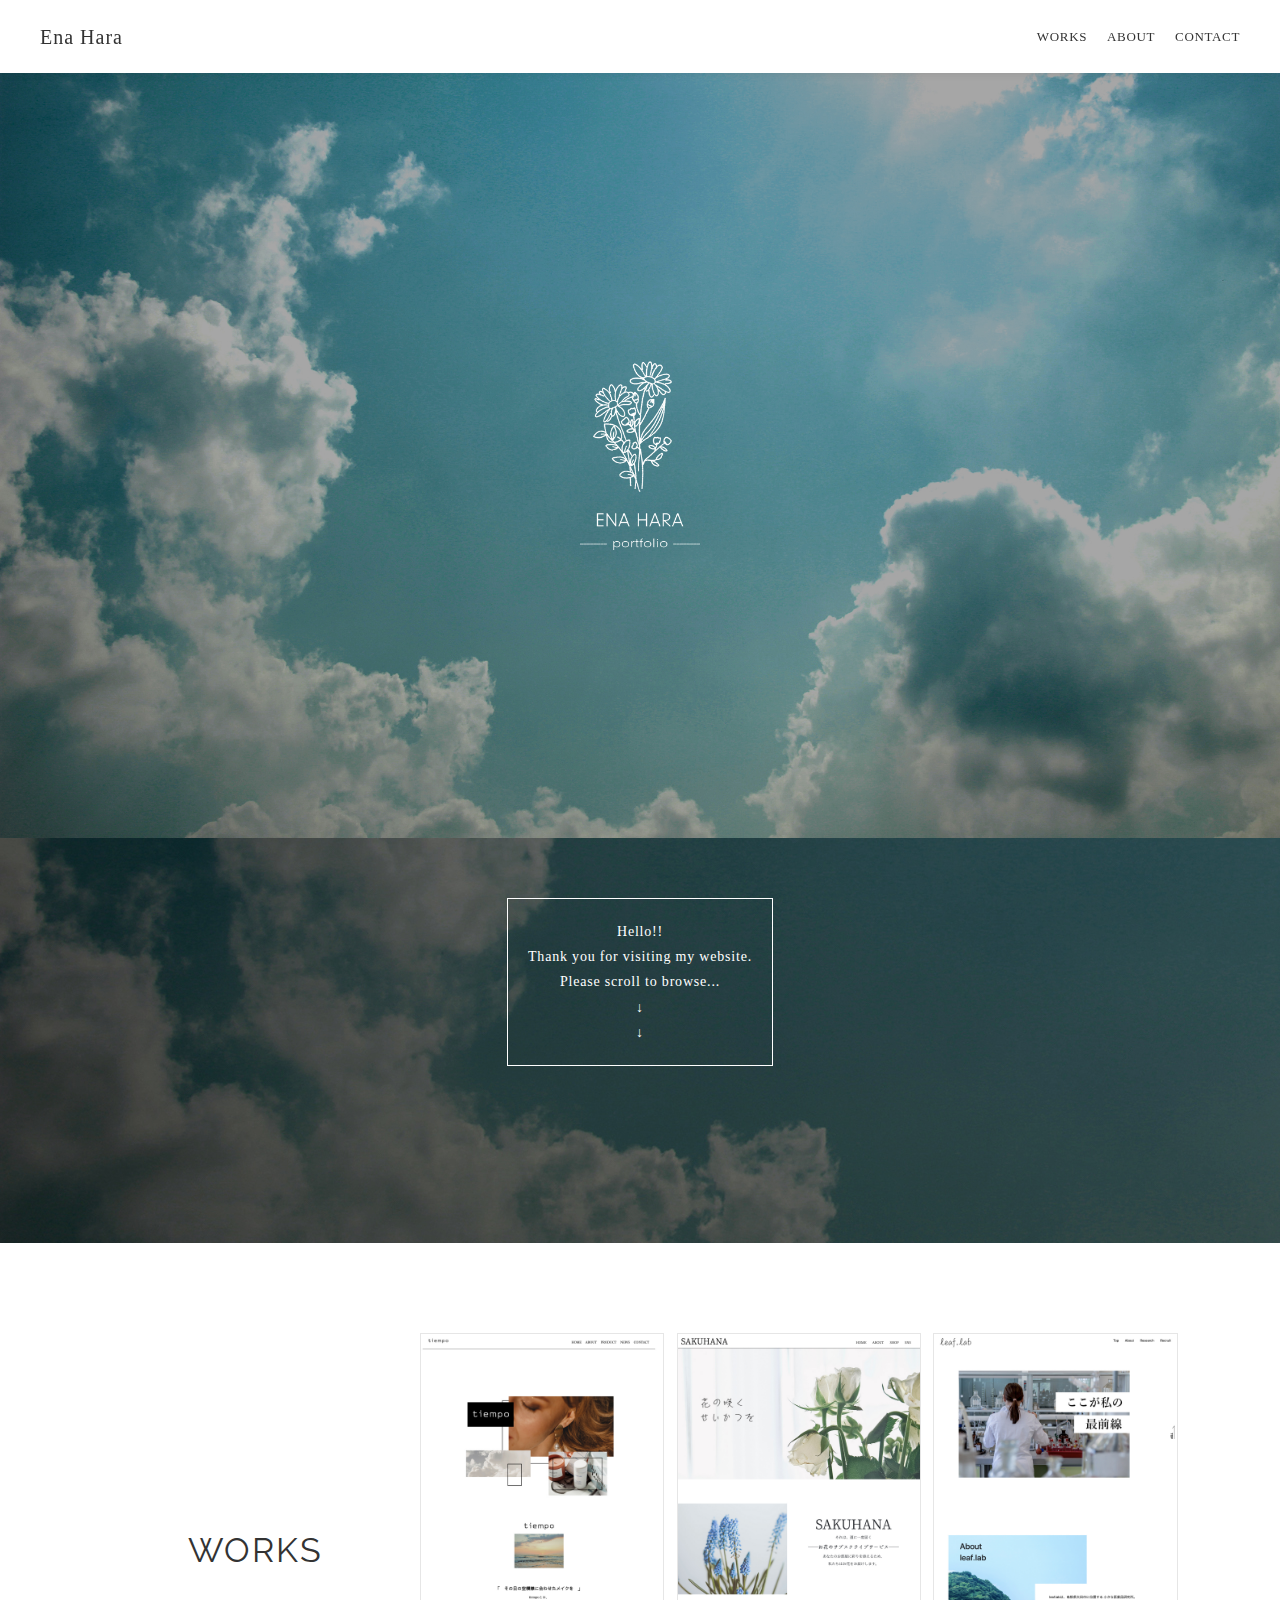
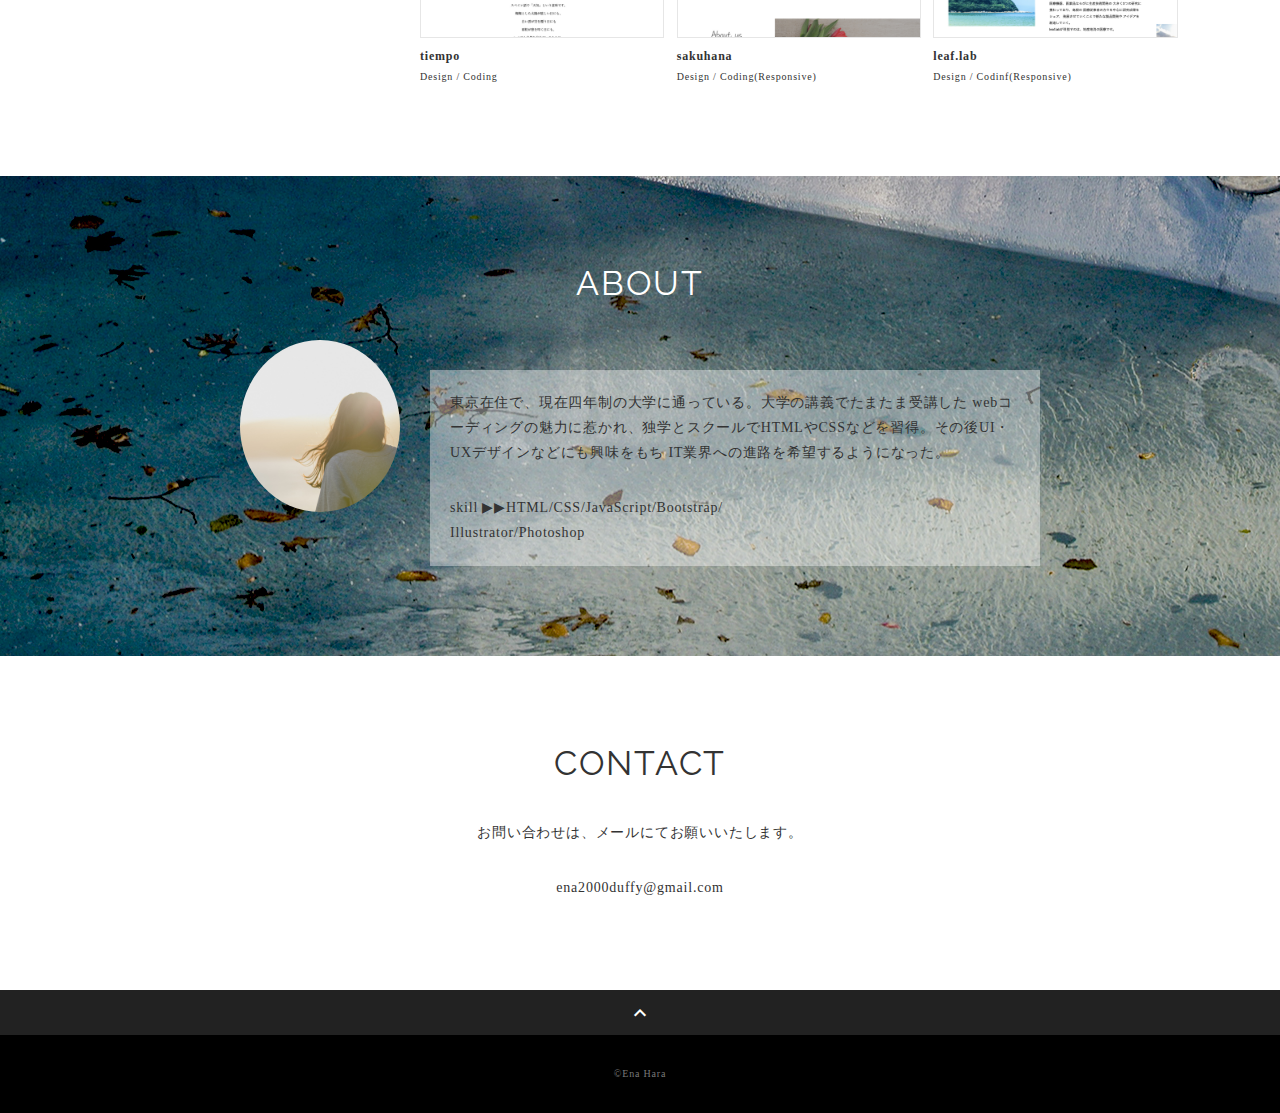
==== index.html @ 8bee5596 "Update index.html" ====
<!DOCTYPE html>
<html>
<head>
  <meta charset="utf-8">
  <meta name="viewport" content="width=device-width,initial-scale=1.0,user-scalable=no">
  <meta property='og:type' content='website'>
  <meta property='og:title' content='WebデザイナーTARO YAMADA ポートフォリオ'>
  <meta property='og:url' content='URLが入る'>
  <meta property='og:description' content='TARO YAMADAのポートフォリオサイトです。'>
  <meta property="og:image" content="img/ogp.png">
  <meta name="description" content="ENA HARAのポートフォリオサイトです" />
  <title>portfolio</title>
  <link rel="preconnect" href="https://fonts.gstatic.com">
  <link href="https://fonts.googleapis.com/css2?family=Montserrat:wght@400;700&display=swap" rel="stylesheet">
  <link href="https://fonts.googleapis.com/css?family=Material+Icons+Outlined" rel="stylesheet">
  <link href="ress.css" media="all" rel="stylesheet" type="text/css" />
  <link href="style.css" media="all" rel="stylesheet" type="text/css" />
  <link rel="shortcut icon" href="img/favicon.ico" />
  <link rel=”canonical” href=”URLが入る” />
  <link rel="preconnect" href="https://fonts.gstatic.com">
  <link href="https://fonts.googleapis.com/css2?family=Raleway:wght@100&display=swap" rel="stylesheet">
</head>

<body>
  <div class="wrapper">

    <!-- header -->
    <header class="header">
      <div class="inner">
        <h1 class="header-logo">
          <a href=".">Ena Hara</a>
        </h1>
        <nav class="header-nav">
          <ul class="header-nav-list">
            <li class="header-nav-item"><a href="#works">WORKS</a></li>
            <li class="header-nav-item"><a href="#about">ABOUT</a></li>
            <li class="header-nav-item"><a href="#contact">CONTACT</a></li>
          </ul>
        </nav>
      </div>
    </header>
    <!-- /header -->

    <main class="content">

      <!-- main-visual -->
      <div class="main-visual" style="background-image:url(img/r.jpg);"></div>
      <!-- /main-visual -->
      
      <!--concept-->
      <div id="concept" style="background-image:url(img/folio.jpg)">
        <div class="in">
          <div class="sentence">
            <p>Hello!!</p>
            <p>Thank you for visiting my website.</p>
            <p>Please scroll to browse...</p>
            <p>↓</p>
            <p>↓</p>
          </div>
        </div>
      </div>
      <!--/concept-->
      

      <!-- works -->
      <section class="works section" id="works">
        <div class="inner" style="display:flex;">
          <div class="ttl" style="width:30%;">
            <h2 class="title" style="padding-top:200px;">WORKS</h2>
          </div>
          <div class="works-list" style="width:70%">
            <a class="works-item" href="works-template-1.html">
              <p class="works-img"><img src="img/tenki.jpg" alt="" /></p>
              <p class="works-name">tiempo</p>
              <p class="works-info">Design / Coding</p>
            </a>
            <a class="works-item" href="works-template-2.html">
              <p class="works-img"><img src="img/hana.jpg" alt="" /></p>
              <p class="works-name">sakuhana</p>
              <p class="works-info">Design / Coding(Responsive)</p>
            </a>
            <a class="works-item" href="works-template-3.html">
              <p class="works-img"><img src="img/lab.jpg" alt="" /></p>
              <p class="works-name">leaf.lab</p>
              <p class="works-info">Design / Codinf(Responsive)</p>
            </a>
          </div>
        </div>
      </section>
      <!-- /works -->

      <!-- about -->
      <section class="about section" id="about" style="background-image:url(img/water.jpg)">
        <div class="inner">
          <h2 class="title" style="color:white">ABOUT</h2>
          <div class="profile">
            <p class="profile-img">
              <img src="img/im.jpg" alt="me">
            </p>
            <div class="profile-body">
              <p>
                東京在住で、現在四年制の大学に通っている。大学の講義でたまたま受講した
                webコーディングの魅力に惹かれ、独学とスクールでHTMLやCSSなどを習得。その後UI・UXデザインなどにも興味をもち
                IT業界への進路を希望するようになった。
              </p>
              <p>
                skill ▶︎▶︎HTML/CSS/JavaScript/Bootstrap/<br>Illustrator/Photoshop
              </p>
            </div>
          </div>
        </div>
      </section>
      <!-- /about -->

      <!-- contact -->
      <section class="contact section" id="contact">
        <div class="inner">
          <h2 class="title">CONTACT</h2>
          <p class="lead">
            お問い合わせは、<br class="sp-only">メールにてお願いいたします。
          </p>
          <div class="contact-list">
            <span class="contact-item">ena2000duffy@gmail.com</span>
          </div>
        </div>
      </section>
      <!-- /contact -->
      <div class="page-top" id="js-page-top">
        <span class="material-icons-outlined">expand_less</span>
      </div>
    </main>

    <!-- footer -->
    <footer class="footer">
      <div class="copyright">&copy;Ena Hara</div>
    </footer>
    <!-- /footer -->

  </div>
  <script src="https://ajax.googleapis.com/ajax/libs/jquery/3.5.1/jquery.min.js"></script>
  <script type='text/javascript' src="script.js"></script>
</body>
</html>
---- ress.css ----
/*!
 * ress.css • v3.0.1
 * MIT License
 * github.com/filipelinhares/ress
 */

/* # =================================================================
   # Global selectors
   # ================================================================= */

html {
  box-sizing: border-box;
  word-break: normal;
  -moz-tab-size: 4;
  tab-size: 4;

  -webkit-text-size-adjust: 100%; /* Prevent adjustments of font size after orientation changes in iOS */
}

*,
::before,
::after {
  box-sizing: inherit;
  background-repeat: no-repeat; /* Set `background-repeat: no-repeat` to all elements and pseudo elements */
}

::before,
::after {
  vertical-align: inherit;
  text-decoration: inherit; /* Inherit text-decoration and vertical align to ::before and ::after pseudo elements */
}

* {
  margin: 0;
  padding: 0; /* Reset `padding` and `margin` of all elements */
}

/* # =================================================================
   # General elements
   # ================================================================= */

hr {
  overflow: visible; /* Show the overflow in Edge and IE */
  height: 0; /* Add the correct box sizing in Firefox */
}

details,
main {
  display: block; /* Render the `main` element consistently in IE. */
}

summary {
  display: list-item; /* Add the correct display in all browsers */
}

small {
  font-size: 80%; /* Set font-size to 80% in `small` elements */
}

[hidden] {
  display: none; /* Add the correct display in IE */
}

abbr[title] {
  /* Add the correct text decoration in Chrome, Edge, IE, Opera, and Safari */
  text-decoration: underline;
  text-decoration: underline dotted;
  border-bottom: none; /* Remove the bottom border in Chrome 57 */
}

a {
  background-color: transparent; /* Remove the gray background on active links in IE 10 */
}

a:active,
a:hover {
  outline-width: 0; /* Remove the outline when hovering in all browsers */
}

code,
kbd,
pre,
samp {
  font-family: monospace, monospace; /* Specify the font family of code elements */
}

pre {
  font-size: 1em; /* Correct the odd `em` font sizing in all browsers */
}

b,
strong {
  font-weight: bolder; /* Add the correct font weight in Chrome, Edge, and Safari */
}

/* https://gist.github.com/unruthless/413930 */
sub,
sup {
  position: relative;
  font-size: 75%;
  line-height: 0;
  vertical-align: baseline;
}

sub {
  bottom: -.25em;
}

sup {
  top: -.5em;
}

/* # =================================================================
   # Forms
   # ================================================================= */

input {
  border-radius: 0;
}

/* Replace pointer cursor in disabled elements */
[disabled] {
  cursor: default;
}

[type="number"]::-webkit-inner-spin-button,
[type="number"]::-webkit-outer-spin-button {
  height: auto; /* Correct the cursor style of increment and decrement buttons in Chrome */
}

[type="search"] {
  outline-offset: -2px; /* Correct the outline style in Safari */

  -webkit-appearance: textfield; /* Correct the odd appearance in Chrome and Safari */
}

[type="search"]::-webkit-search-decoration {
  -webkit-appearance: none; /* Remove the inner padding in Chrome and Safari on macOS */
}

textarea {
  overflow: auto; /* Internet Explorer 11+ */
  resize: vertical; /* Specify textarea resizability */
}

button,
input,
optgroup,
select,
textarea {
  font: inherit; /* Specify font inheritance of form elements */
}

optgroup {
  font-weight: bold; /* Restore the font weight unset by the previous rule */
}

button {
  overflow: visible; /* Address `overflow` set to `hidden` in IE 8/9/10/11 */
}

button,
select {
  text-transform: none; /* Firefox 40+, Internet Explorer 11- */
}

/* Apply cursor pointer to button elements */
button,
[type="button"],
[type="reset"],
[type="submit"],
[role="button"] {
  cursor: pointer;
  color: inherit;
}

/* Remove inner padding and border in Firefox 4+ */
button::-moz-focus-inner,
[type="button"]::-moz-focus-inner,
[type="reset"]::-moz-focus-inner,
[type="submit"]::-moz-focus-inner {
  padding: 0;
  border-style: none;
}

/* Replace focus style removed in the border reset above */
button:-moz-focusring,
[type="button"]::-moz-focus-inner,
[type="reset"]::-moz-focus-inner,
[type="submit"]::-moz-focus-inner {
  outline: 1px dotted ButtonText;
}

button,
html [type="button"],
/* Prevent a WebKit bug where (2) destroys native `audio` and `video`controls in Android 4 */
[type="reset"],
[type="submit"] {
  -webkit-appearance: button; /* Correct the inability to style clickable types in iOS */
}

/* Remove the default button styling in all browsers */
button,
input,
select,
textarea {
  border-style: none;
  background-color: transparent;
}

/* Style select like a standard input */
select {
  -webkit-appearance: none; /* Chrome 41+ */
  -moz-appearance: none; /* Firefox 36+ */
}

select::-ms-expand {
  display: none; /* Internet Explorer 11+ */
}

select::-ms-value {
  color: currentColor; /* Internet Explorer 11+ */
}

legend {
  display: table; /* Correct the text wrapping in Edge and IE */
  max-width: 100%; /* Correct the text wrapping in Edge and IE */
  max-width: 100%; /* Correct the text wrapping in Edge 18- and IE */
  white-space: normal; /* Correct the text wrapping in Edge and IE */
  color: inherit; /* Correct the color inheritance from `fieldset` elements in IE */
  border: 0; /* Correct `color` not being inherited in IE 8/9/10/11 */
}

::-webkit-file-upload-button {
  font: inherit; /* Change font properties to `inherit` in Chrome and Safari */
  color: inherit;
  /* Correct the inability to style clickable types in iOS and Safari */

  -webkit-appearance: button;
}

/* # =================================================================
   # Specify media element style
   # ================================================================= */

img {
  border-style: none; /* Remove border when inside `a` element in IE 8/9/10 */
}

/* Add the correct vertical alignment in Chrome, Firefox, and Opera */
progress {
  vertical-align: baseline;
}

/* # =================================================================
   # Accessibility
   # ================================================================= */

/* Hide content from screens but not screenreaders */
@media screen {
  [hidden~="screen"] {
    display: inherit;
  }
  [hidden~="screen"]:not(:active):not(:focus):not(:target) {
    position: absolute !important;
    clip: rect(0 0 0 0) !important;
  }
}

/* Specify the progress cursor of updating elements */
[aria-busy="true"] {
  cursor: progress;
}

/* Specify the pointer cursor of trigger elements */
[aria-controls] {
  cursor: pointer;
}

/* Specify the unstyled cursor of disabled, not-editable, or otherwise inoperable elements */
[aria-disabled] {
  cursor: default;
}
---- style.css ----
body {
  font-size: 14px;
  line-height: 1.8;
  letter-spacing: .8px;
  color: #333;
}

h2{
  font-weight:normal!important;
}
.sentence p{
  color:white;
  font-size: 14px;
  text-align:center;
}

a {
  transition: opacity .3s;
  text-decoration: none;
  color: #1ca9e3;
}

.s-logo{
  max-width: 70%!important;
}

img {
  max-width: 100%;
  height: auto;
  vertical-align: bottom;
  border-style: none;
}

ul,
li {
  list-style: none;
}

.pc-only {
  display: block;
}

.sp-only {
  display: none;
}

/*--------------------------------
 レイアウト
---------------------------------*/
.wrapper {
  padding-top: 73px;
}

.section {
  padding: 90px 30px;
}

.section:nth-of-type(odd) {
  background-color: #f7f7f7;
}

.inner {
  max-width: 1340px;
  margin: 0 auto;
  padding: 0 60px;
}

.in{
  max-width: 1340px;
  margin: 0 auto;
  padding: 60px 30px;
  height: 45vh;
}
.sentence{
  border:1px solid white;
  padding:20px;
}


/*--------------------------------
 見出し
---------------------------------*/
.title {
  font-size: 34px;
  line-height: 1;
  margin-bottom: 40px;
  text-align: center;
  letter-spacing: .05em;
  color: #333;
  font-family: 'Raleway', sans-serif;
}

.lead {
  margin-bottom: 30px;
}

/*--------------------------------
ヘッダー
---------------------------------*/
.header {
  position: fixed;
  top: 0;
  z-index: 1;
  width: 100%;
  background-color: #fff;
  box-shadow: 0 5px 10px -6px rgba(0,0,0,.1);
}

.header .inner {
  display: flex;
  align-items: center;
  justify-content: space-between;
  padding: 20px 40px;
}

.header-logo {
  font-size: 20px;
  font-weight:normal!important;
  line-height: 1.2;
  margin-right: 20px;
  letter-spacing: .05em;
}

.header-logo a {
  color: #333;
}

.header-nav-list {
  display: flex;
  justify-content: space-between;
}

.header-nav-item:not(:last-child) {
  margin-right: 20px;
}

.header-nav-item a {
  position: relative;
  font-size: 13px;
  display: inline-block;
  padding: 5px 0;
  transition: .3s;
  letter-spacing: .05em;
  color: #333;
}
.header-nav-item a:after {
  position: absolute;
  bottom: 0;
  left: 50%;
  width: 0;
  height: 3px;
  content: "";
  transition: .3s;
  -webkit-transform: translateX(-50%);
  transform: translateX(-50%);
  background-color: #333;
}

.header-nav-item a:hover:after {
  width: 100%;
}

/*--------------------------------
 メインビジュアル
---------------------------------*/
.main-visual {
  max-width: 100%;
  height: 85vh;
  background-size:cover;
  background-position:center;
}

/*--------------------------------
 Concept
---------------------------------*/
#concept{
  display: flex;
  flex-wrap: wrap;
  width: 100%;
  margin: 0 auto;
  height: 45vh;
}

/*--------------------------------
 Works
---------------------------------*/
#works{
  background:white;
}
.works-list {
  display: flex;
  flex-wrap: wrap;
  margin-bottom: -40px;
}
.article-img{
  text-align:center;
}
.works-item {
  width: 31.74603%;
  margin-right: 1.58730%;
  margin-bottom: 40px;
  color: #333;
}

.works-item:hover {
  opacity: .9;
}

.works-item:nth-of-type(3n) {
  margin-right: 0;
}

.works-img img {
  border: 1px solid #e6e6e6;
}

.works-name {
  font-size: 12px;
  font-weight: bold;
  margin-top: 8px;
}

.works-info {
  font-size: 10px;
}

/*--------------------------------
 Skill
---------------------------------*/
#skill{
  background:white;
}
.skill-list {
  display: flex;
  flex-wrap: wrap;
  justify-content: space-between;
  margin-bottom: -50px;
}

.skill-item {
  display: flex;
  align-items: flex-start;
  justify-content: space-between;
  width: 48%;
  margin-bottom: 50px;
}

.skill-img {
  width: 60px;
  height: auto;
  margin-right: 20px;
}

.skill-body {
  flex: 1;
}

.skill-name {
  margin-bottom: 3px;
}

/*--------------------------------
 About
---------------------------------*/


.profile {
  display: flex;
  flex-wrap: wrap;
  max-width: 800px;
  margin: 0 auto;
}
.profile-img {
  width: 20%;
  margin-right: 30px;
  border-radius: 50%;
}
.profile-img img {
  border-radius: 50%;
}
.profile-body {
  flex: 1;
  margin-top:30px;
  padding:20px;
  background: rgba(255,255,255,0.4);
}

.profile-body p:not(:last-child) {
  margin-bottom: 30px;
}

/*--------------------------------
 Contact
---------------------------------*/
#contact{
  background:white;
}
.contact {
  text-align: center;
}

.contact-item:not(:last-child) {
  margin-right: 10px;
}

.contact-text {
  margin-top: 10px;
}
/*--------------------------------
 ページトップ
---------------------------------*/
.page-top {
  font-weight: bold;
  padding: 10px;
  cursor: pointer;
  text-align: center;
  background-color: #222222;
}

.page-top .material-icons-outlined {
  vertical-align: bottom;
  color: #fff;
}

/*--------------------------------
 フッター
---------------------------------*/
.footer {
  padding: 30px;
  background-color: black;
}

.copyright {
  font-size: 10px;
  text-align: center;
  color: #797979;
}

/*--------------------------------
 下層：Worksページ
---------------------------------*/
.article {
  padding: 80px 0;
}

.article-inner {
  max-width: 1040px;
  margin: 0 auto;
  padding: 0 20px;
}

.article-title {
  margin-bottom: 30px;
  text-align: center;
}

.article-img {
  margin-bottom: 20px;
}

.article-body {
  max-width: 720px;
  margin: 0 auto;
  margin-bottom: 80px;
}

.article-info-title {
  font-size: 15px;
}

.article-body img {
  margin-bottom: 30px;
}

.article-body p {
  margin-bottom: 30px;
}

.home-link {
  text-align: center;
}

/*media Queries 767
----------------------------------------------------*/
@media screen and (max-width: 767px) {
  body {
    font-size: 13px;
    line-height: 1.7;
  }

  .pc-only {
    display: none;
  }

  .sp-only {
    display: block;
  }

  /* 見出し */
  .title {
    font-size: 26px;
    margin-bottom: 20px;
  }

  /* レイアウト */
  .wrapper {
    padding-top: 57px;
  }

  .section {
    padding: 60px 0;
  }

  .inner {
    padding: 0 20px;
  }

  /* ヘッダー */
  .header .inner {
    padding: 15px;
  }

  .header-logo {
    font-size: 15px;
    margin-right: 15px;
  }

  .header-nav-item:not(:last-child) {
    margin-right: 10px;
  }

  .header-nav-item a {
    font-size: 10px;
  }

  .header-nav-item a:after {
    display: none;
  }

  /*  メインビジュアル */
  .main-visual {
    height: 75vh;
  }

  .main-visual-inner {
    padding: 0 20px;
  }

  .main-visual-title {
    font-size: 30px;
  }
  .main-visual-subtitle {
    font-size: 16px;
    margin-bottom: 20px;
  }

  /* Works */
  .works-name {
    font-size: 10px;
  }

  .works-list {
    justify-content: space-between;
  }

  .works-item {
    flex: 0 0 48%;
    margin-right: 0;
    margin-bottom: 30px;
  }
  .works-img img{
/*     height:150px!important; */
  }

  /* Skill */
  .skill-list {
    display: block;
    margin-bottom: 0;
  }

  .skill-item {
    width: 100%;
    margin-bottom: 35px;
  }

  .skill-item:last-child {
    margin-bottom: 0;
  }

  /* About */
  .profile {
    display: block;
  }
  
  .profile-img {
    width: 150px;
    margin: 0 auto;
    margin-bottom: 25px;
  }

  .profile-body p:not(:last-child) {
    margin-bottom: 20px;
  }

  /* フッター */
  .footer {
    padding: 20px;
  }

  /* 下層ページ */
  .article {
    padding: 50px 0;
  }
}
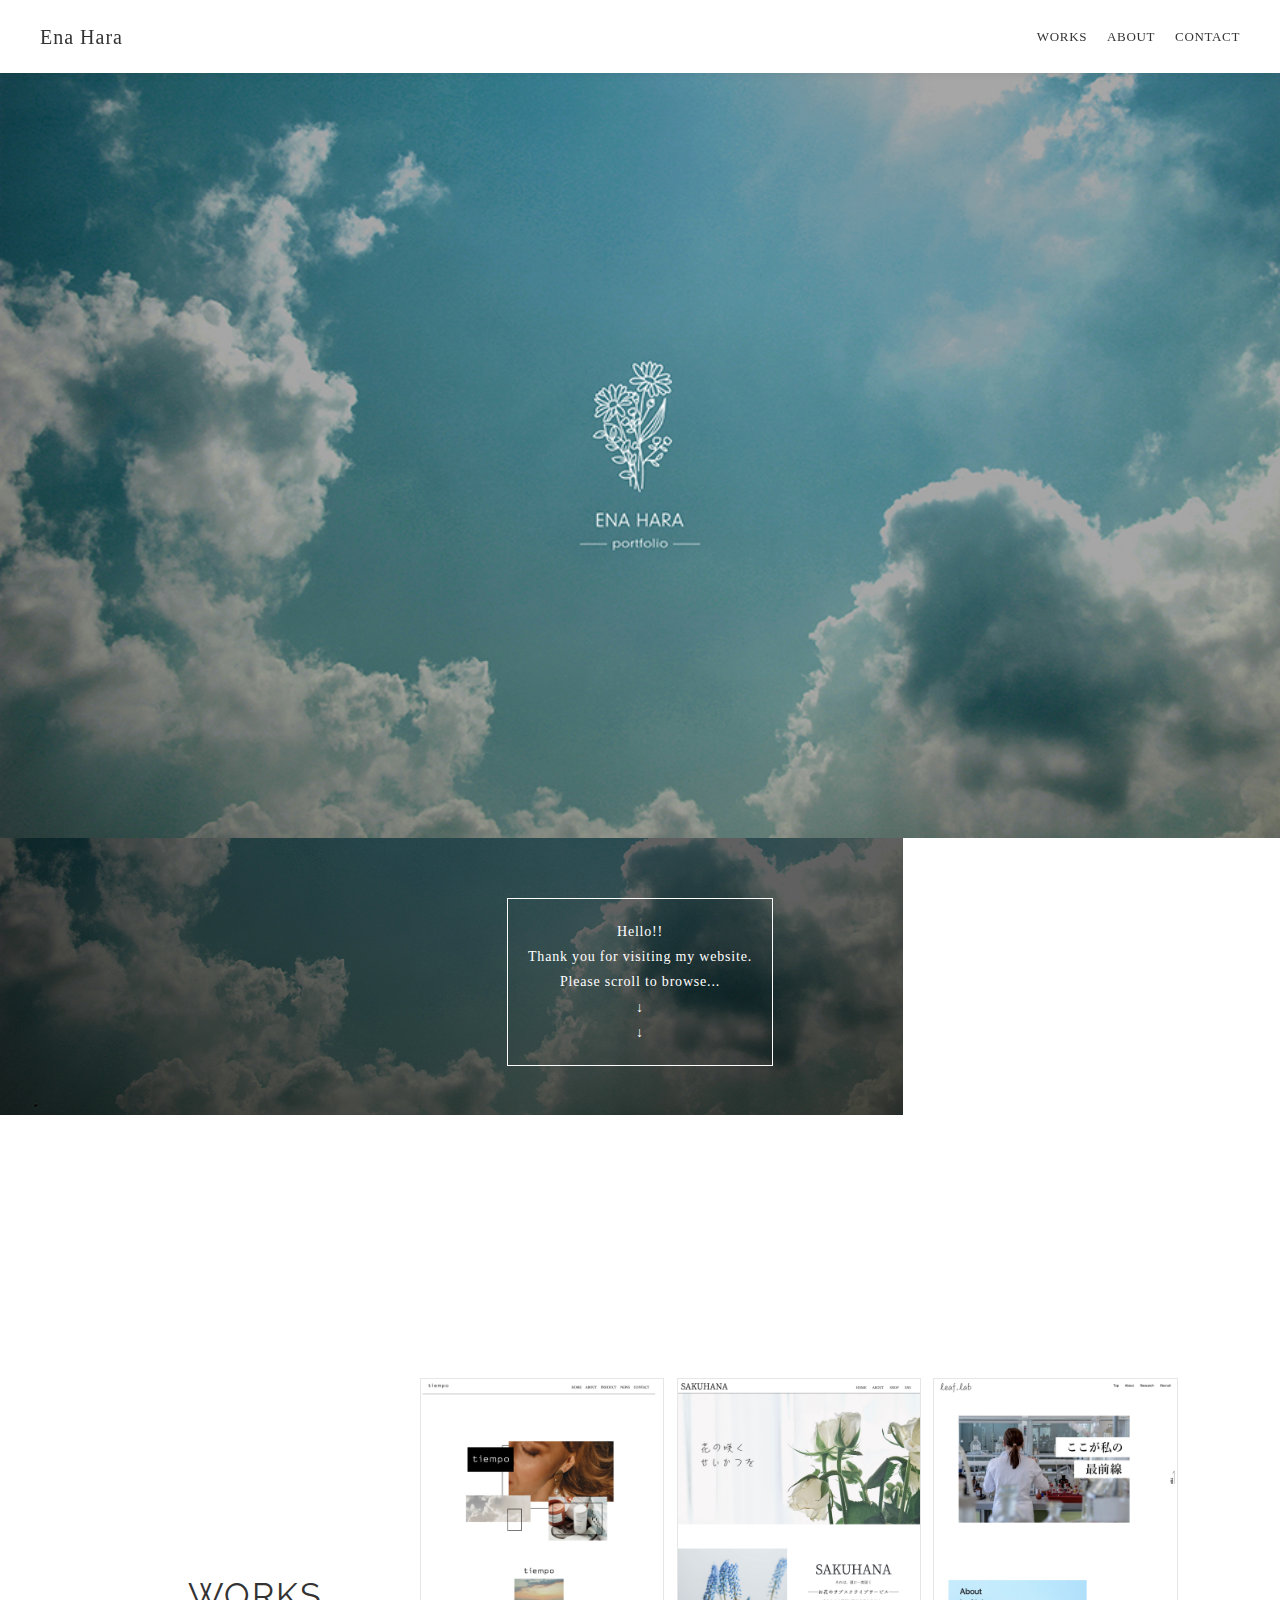
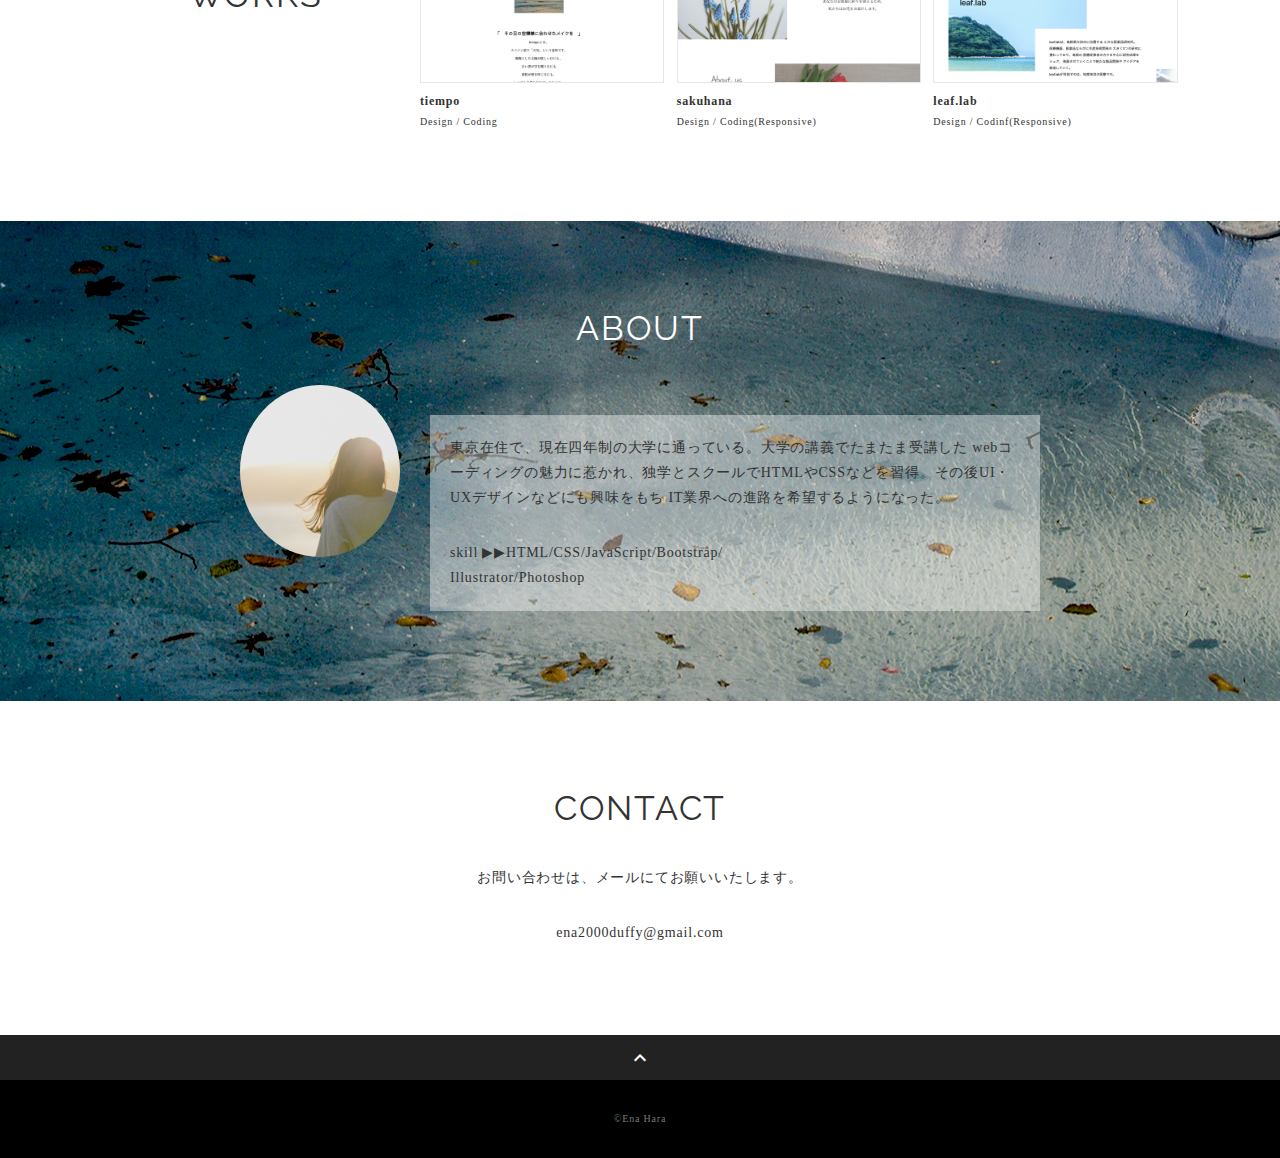
==== commit 99ba862e: "Update index.html" ====
--- a/index.html
+++ b/index.html
@@ -44,11 +44,11 @@
     <main class="content">
 
       <!-- main-visual -->
-      <div class="main-visual" style="background-image:url(img/r.jpg);"></div>
+      <div class="main-visual" style="background-image:url(img/r-2.jpg);"></div>
       <!-- /main-visual -->
       
       <!--concept-->
-      <div id="concept" style="background-image:url(img/folio.jpg)">
+      <div id="concept" style="background-image:url(img/folio-1.jpg)">
         <div class="in">
           <div class="sentence">
             <p>Hello!!</p>
--- a/style.css
+++ b/style.css
@@ -178,7 +178,7 @@
   flex-wrap: wrap;
   width: 100%;
   margin: 0 auto;
-  height: 45vh;
+  height: 50vh;
 }
 
 /*--------------------------------
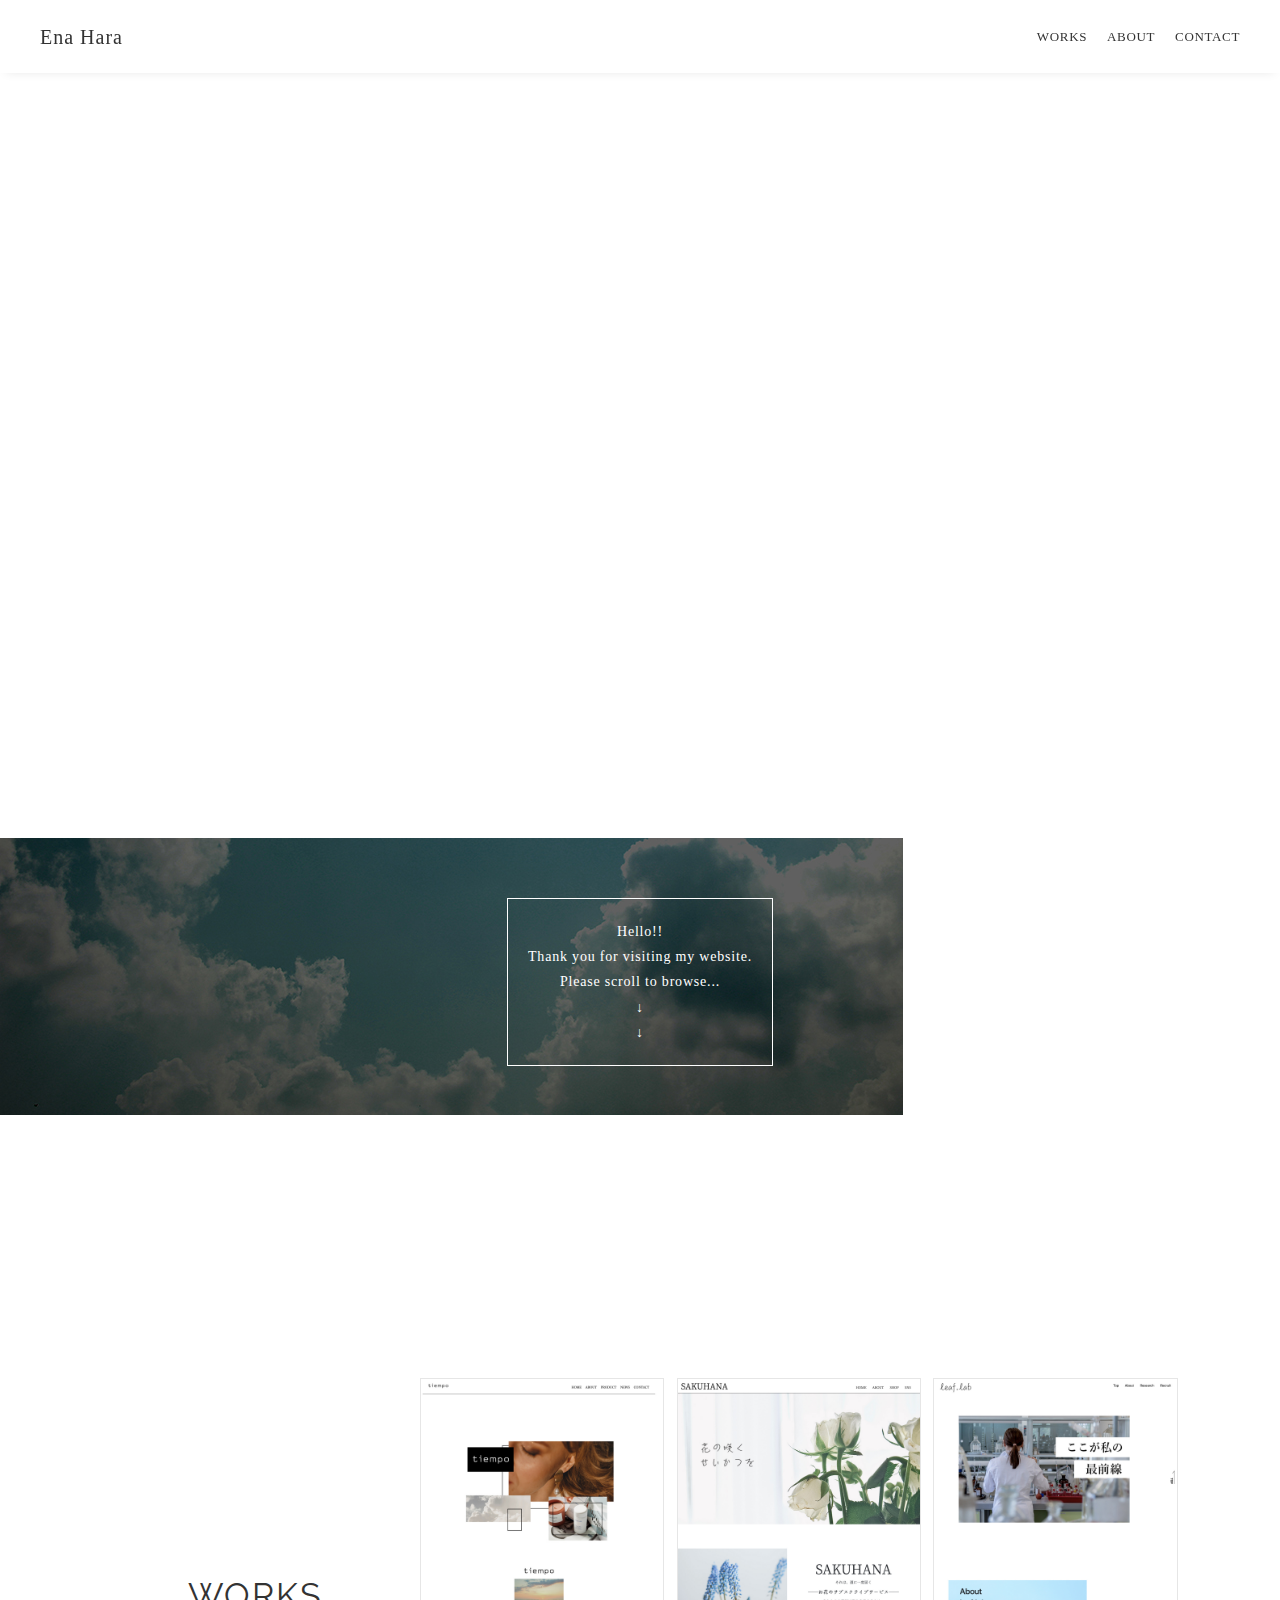
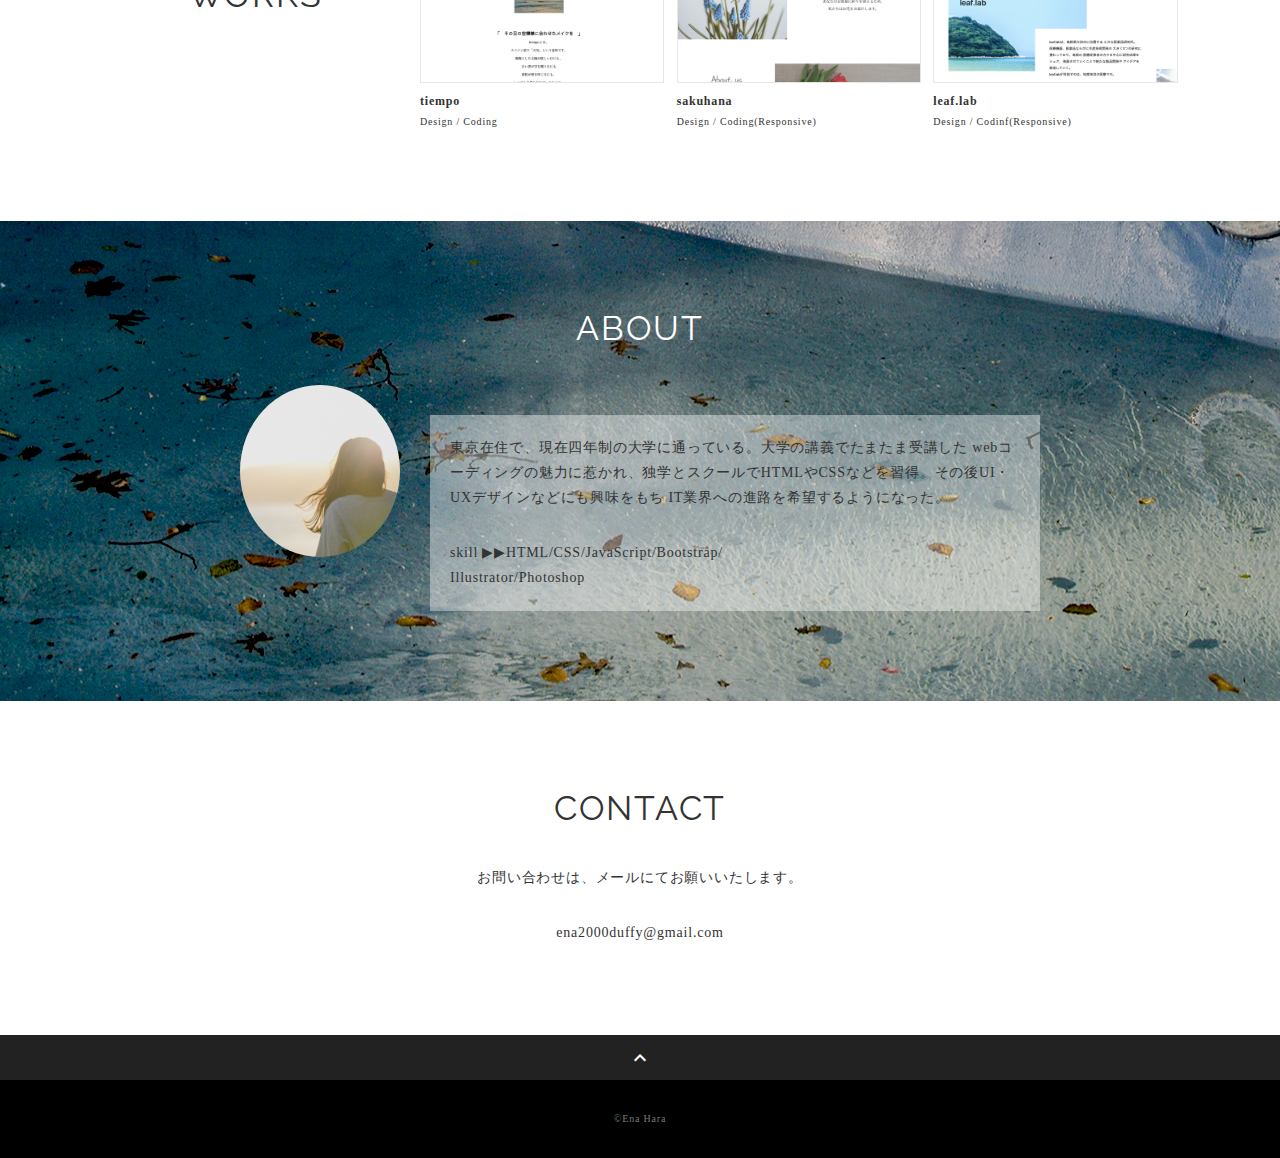
==== commit 0220afdd: "Update index.html" ====
--- a/index.html
+++ b/index.html
@@ -44,11 +44,11 @@
     <main class="content">
 
       <!-- main-visual -->
-      <div class="main-visual" style="background-image:url(img/r-2.jpg);"></div>
+      <div class="main-visual" style="background-image:url(img/r-1.jpg);"></div>
       <!-- /main-visual -->
       
       <!--concept-->
-      <div id="concept" style="background-image:url(img/folio-1.jpg)">
+      <div id="concept" style="width:100%;background-image:url(img/folio-1.jpg)">
         <div class="in">
           <div class="sentence">
             <p>Hello!!</p>
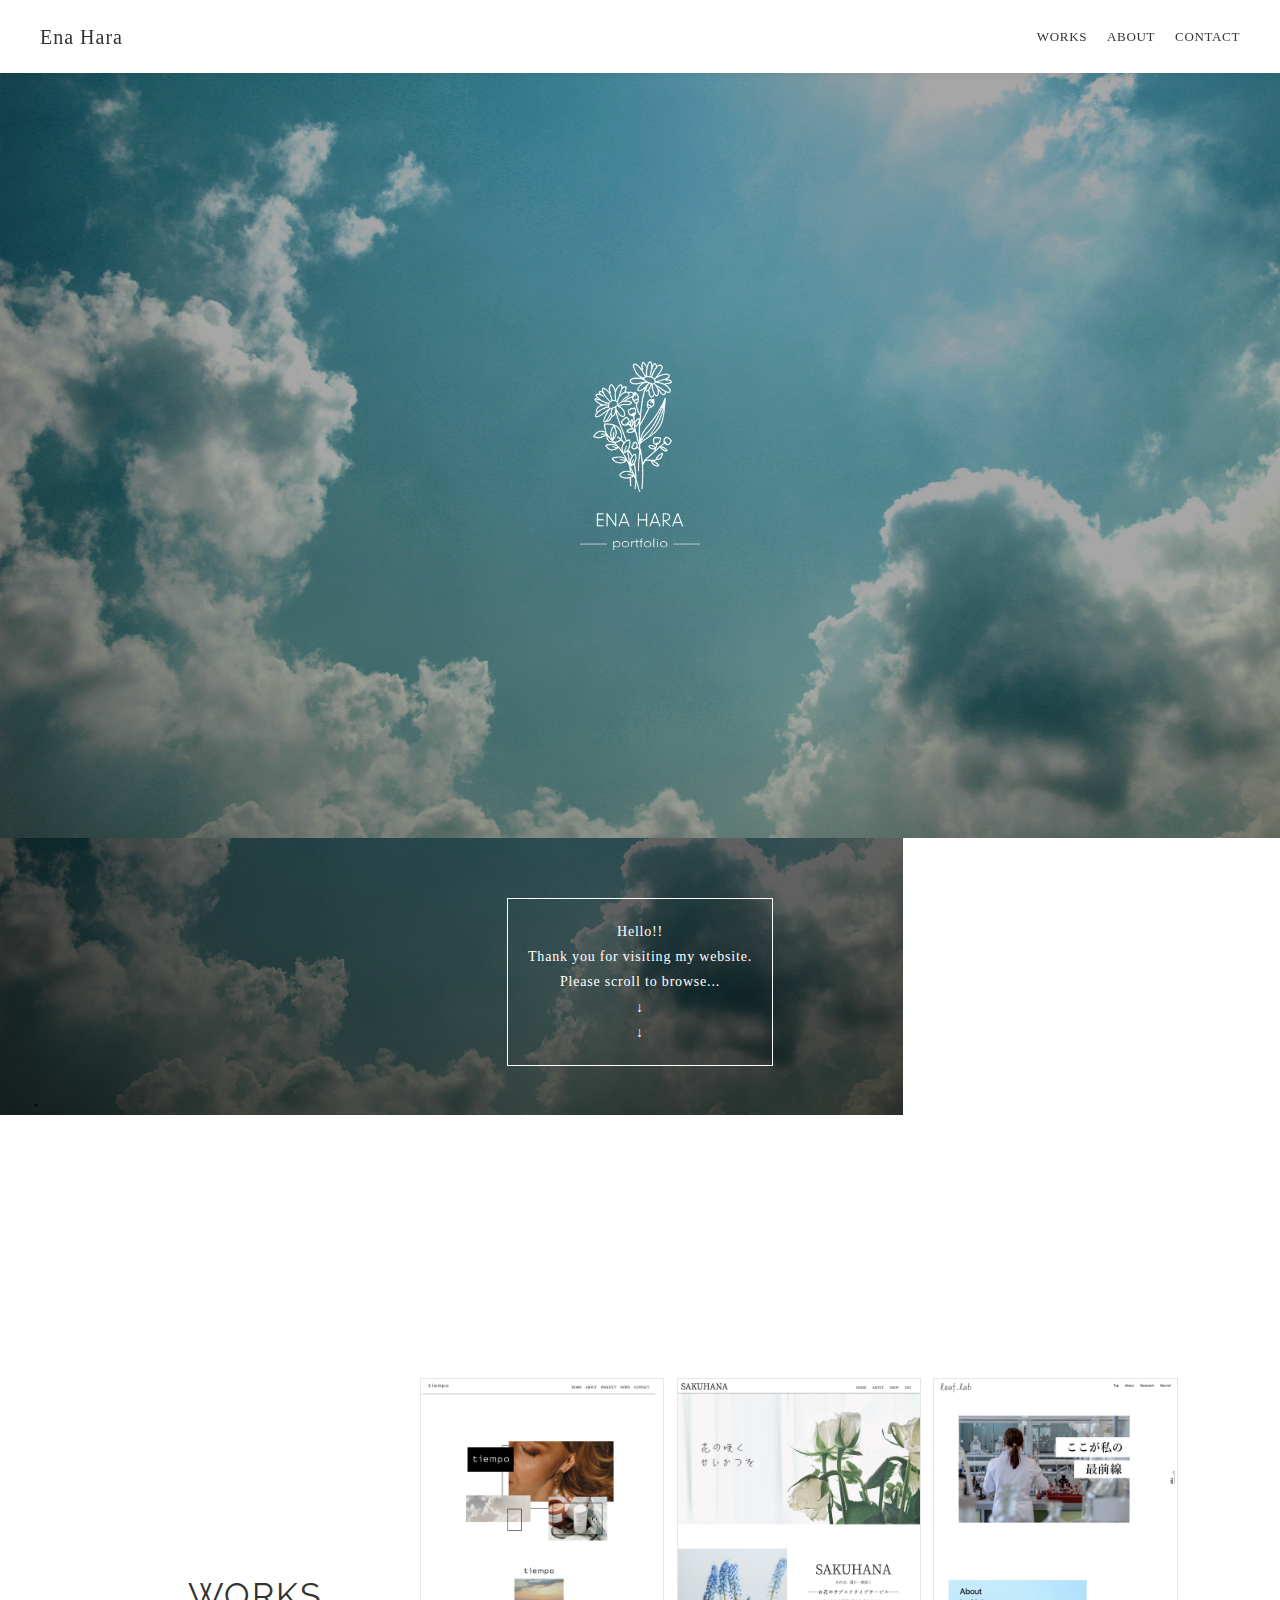
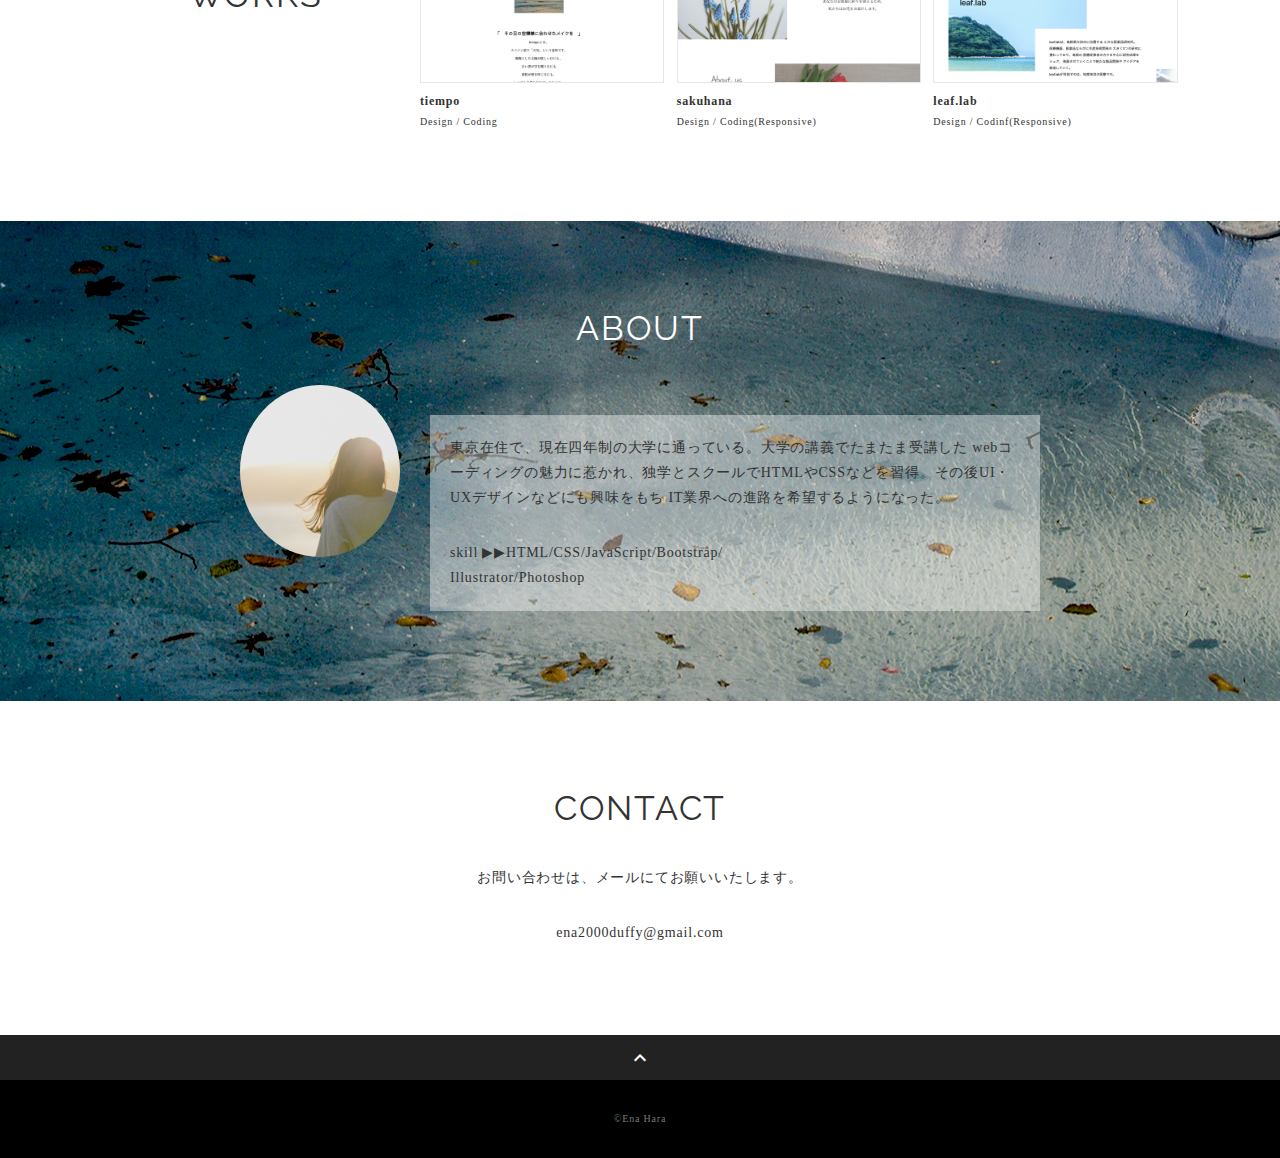
==== commit a8b57832: "Update index.html" ====
--- a/index.html
+++ b/index.html
@@ -4,9 +4,9 @@
   <meta charset="utf-8">
   <meta name="viewport" content="width=device-width,initial-scale=1.0,user-scalable=no">
   <meta property='og:type' content='website'>
-  <meta property='og:title' content='WebデザイナーTARO YAMADA ポートフォリオ'>
+  <meta property='og:title' content='WebデザイナーENA HARA ポートフォリオ'>
   <meta property='og:url' content='URLが入る'>
-  <meta property='og:description' content='TARO YAMADAのポートフォリオサイトです。'>
+  <meta property='og:description' content='ENA HARAのポートフォリオサイトです。'>
   <meta property="og:image" content="img/ogp.png">
   <meta name="description" content="ENA HARAのポートフォリオサイトです" />
   <title>portfolio</title>
@@ -44,11 +44,11 @@
     <main class="content">
 
       <!-- main-visual -->
-      <div class="main-visual" style="background-image:url(img/r-1.jpg);"></div>
+      <div class="main-visual" style="background-image:url(img/r.jpg);"></div>
       <!-- /main-visual -->
       
       <!--concept-->
-      <div id="concept" style="width:100%;background-image:url(img/folio-1.jpg)">
+      <div id="concept" style="background-image:url(img/folio-1.jpg)">
         <div class="in">
           <div class="sentence">
             <p>Hello!!</p>
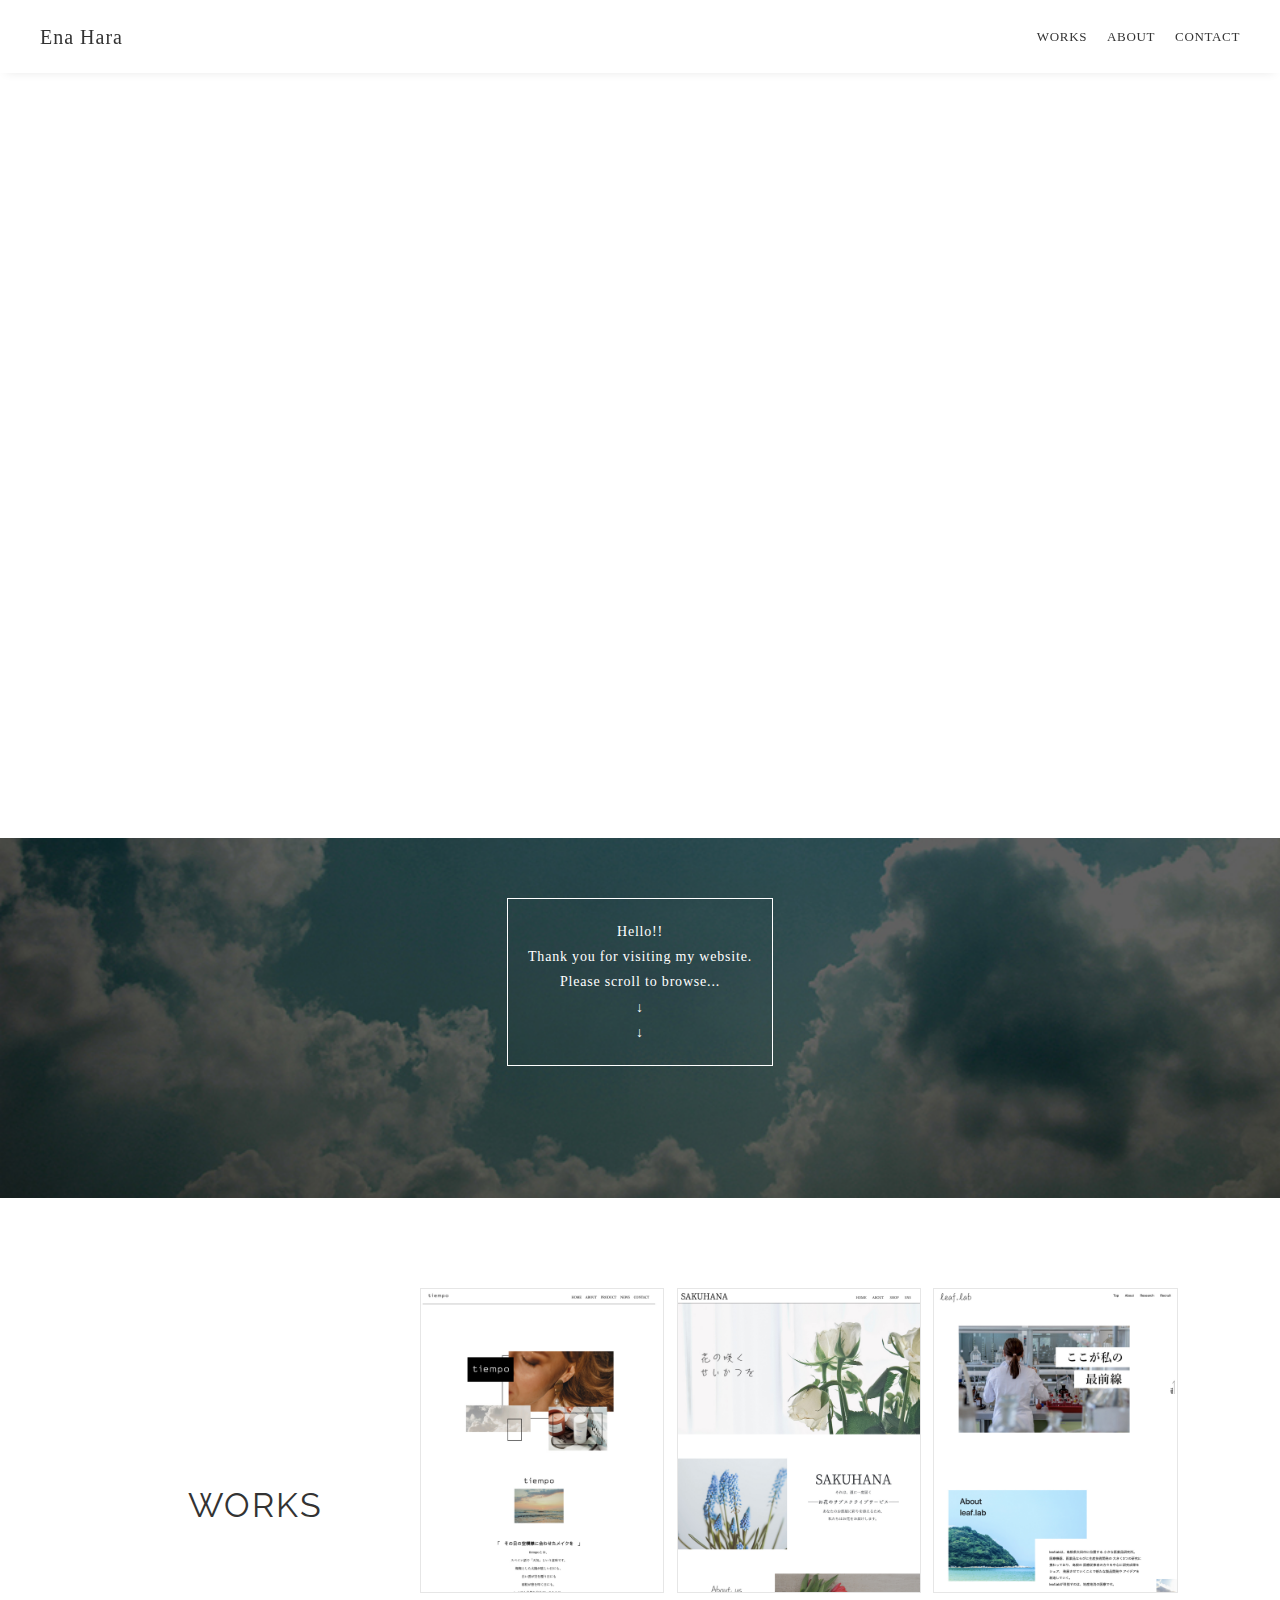
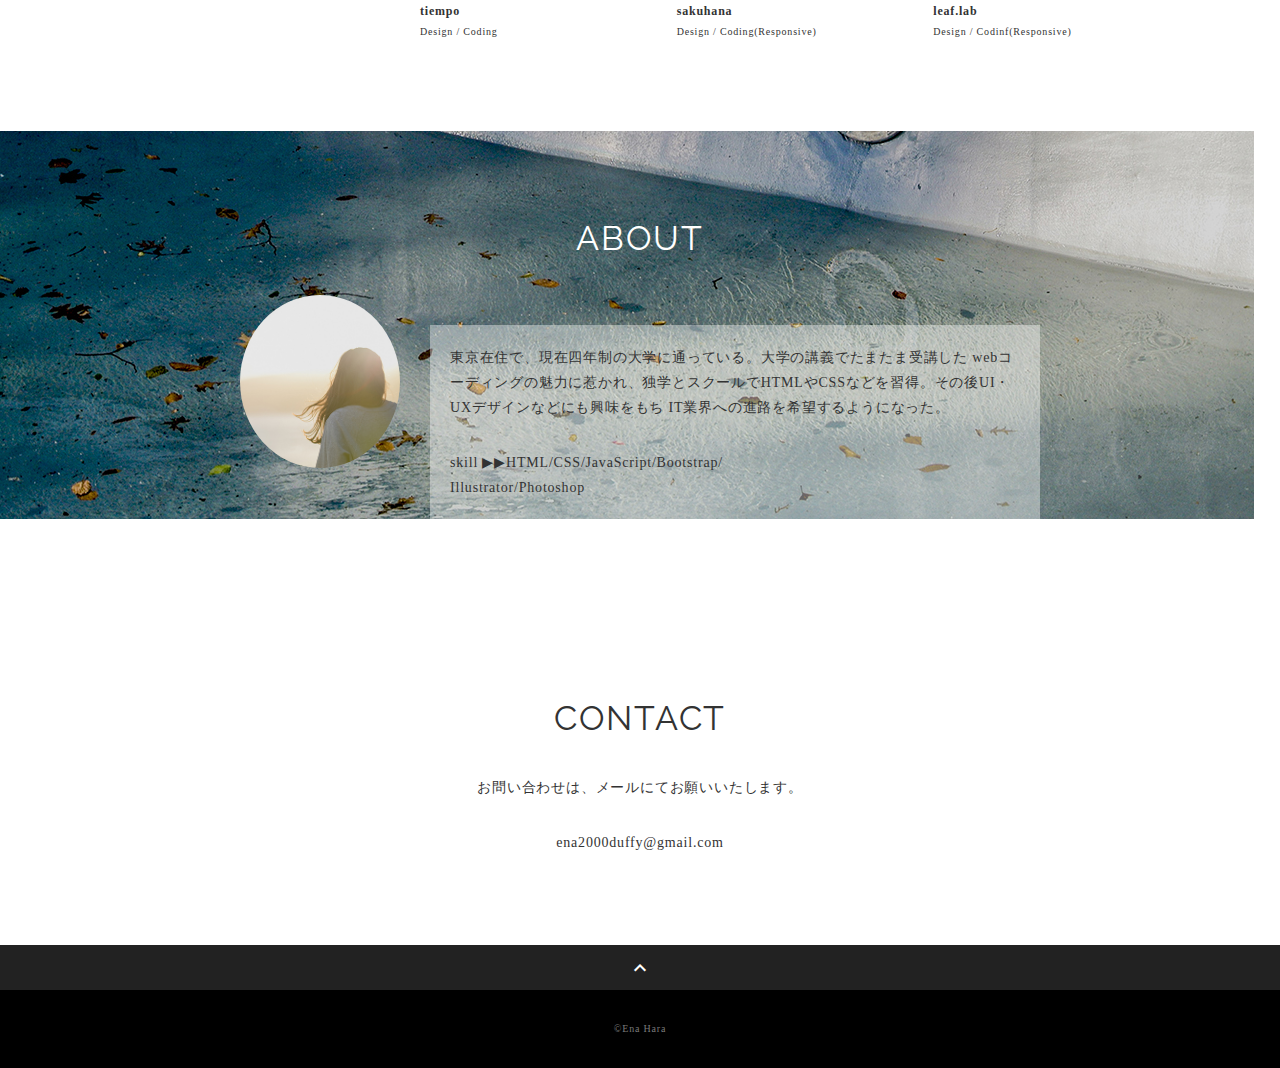
==== commit 7451a84a: "Update index.html" ====
--- a/index.html
+++ b/index.html
@@ -44,7 +44,7 @@
     <main class="content">
 
       <!-- main-visual -->
-      <div class="main-visual" style="background-image:url(img/r.jpg);"></div>
+      <div class="main-visual" style="background-image:url(img/r-1.jpg);"></div>
       <!-- /main-visual -->
       
       <!--concept-->
@@ -90,12 +90,12 @@
       <!-- /works -->
 
       <!-- about -->
-      <section class="about section" id="about" style="background-image:url(img/water.jpg)">
+      <section class="about section" id="about" style="background-image:url(img/water-1.jpg)">
         <div class="inner">
           <h2 class="title" style="color:white">ABOUT</h2>
           <div class="profile">
             <p class="profile-img">
-              <img src="img/im.jpg" alt="me">
+              <img src="img/im-1.jpg" alt="me">
             </p>
             <div class="profile-body">
               <p>
--- a/style.css
+++ b/style.css
@@ -178,7 +178,9 @@
   flex-wrap: wrap;
   width: 100%;
   margin: 0 auto;
-  height: 50vh;
+  height: 40vh;
+  background-size:cover;
+  background-repeat:no-repeat;
 }
 
 /*--------------------------------
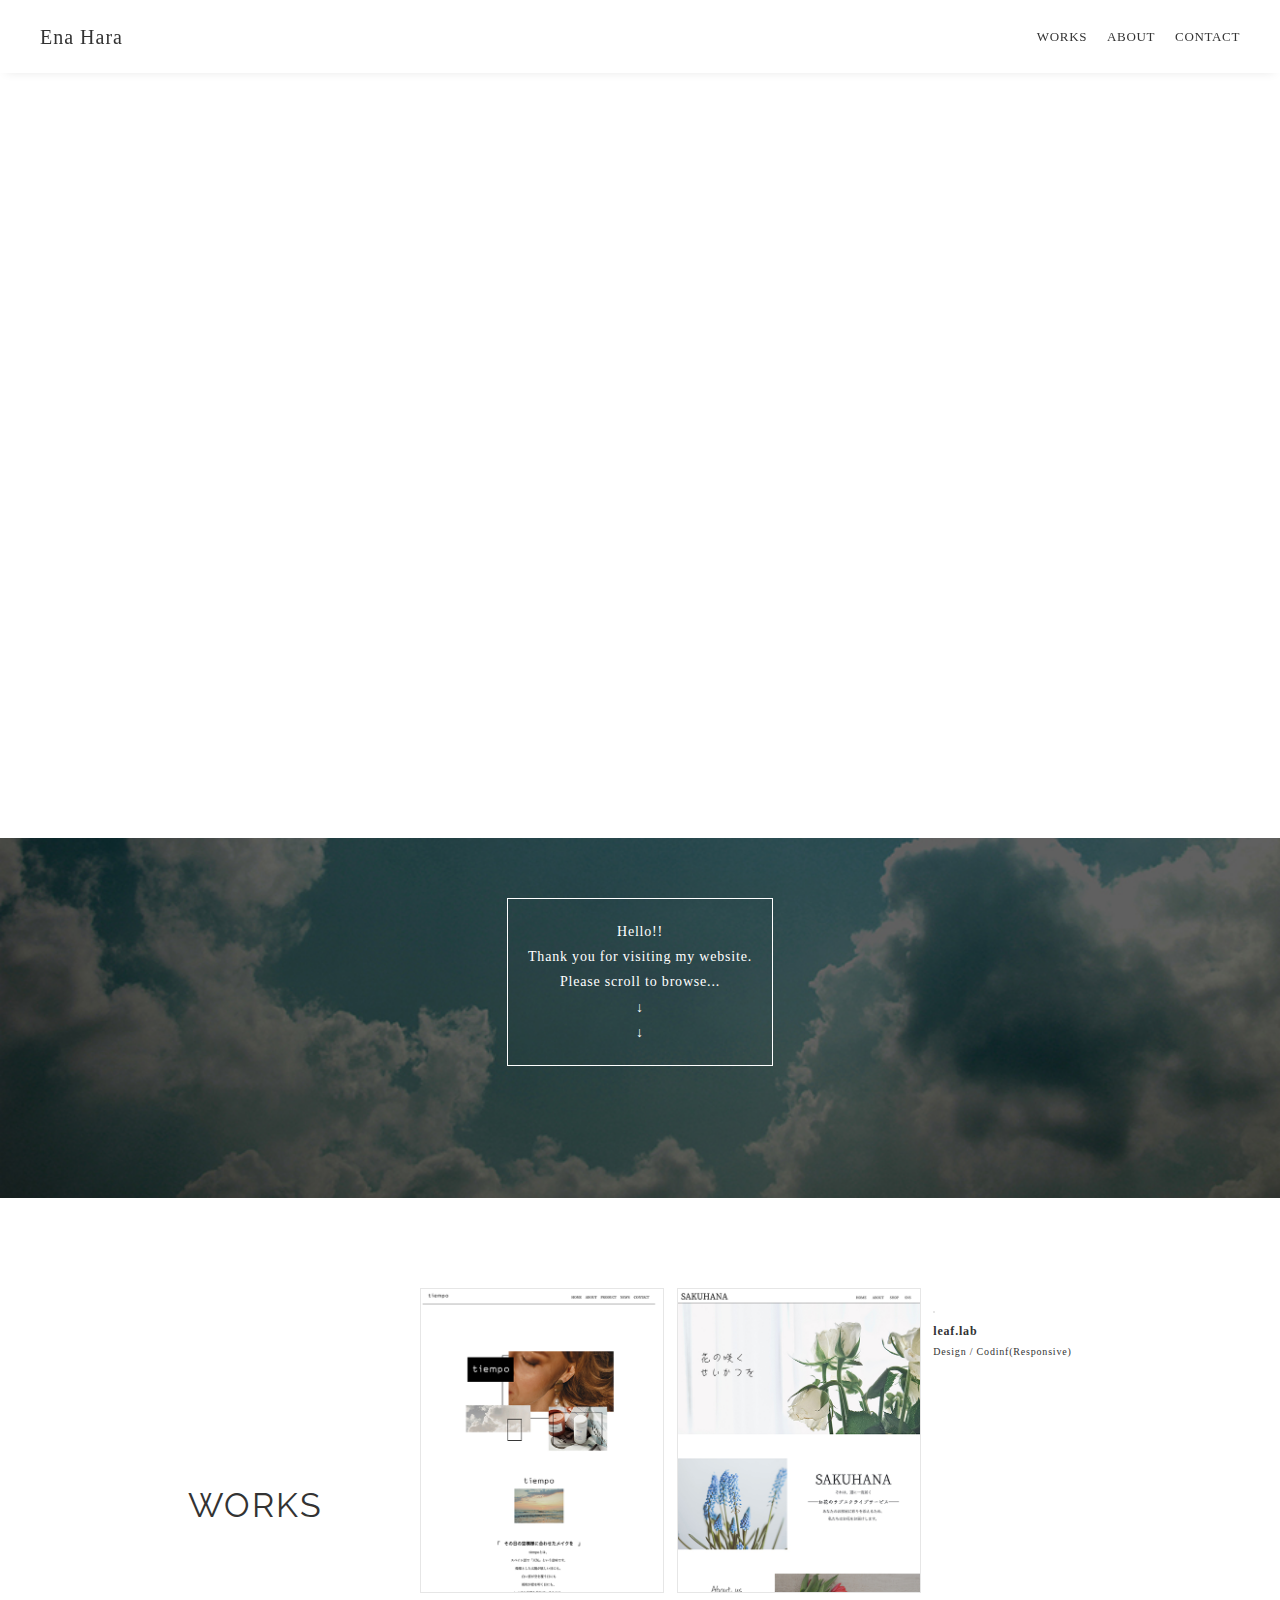
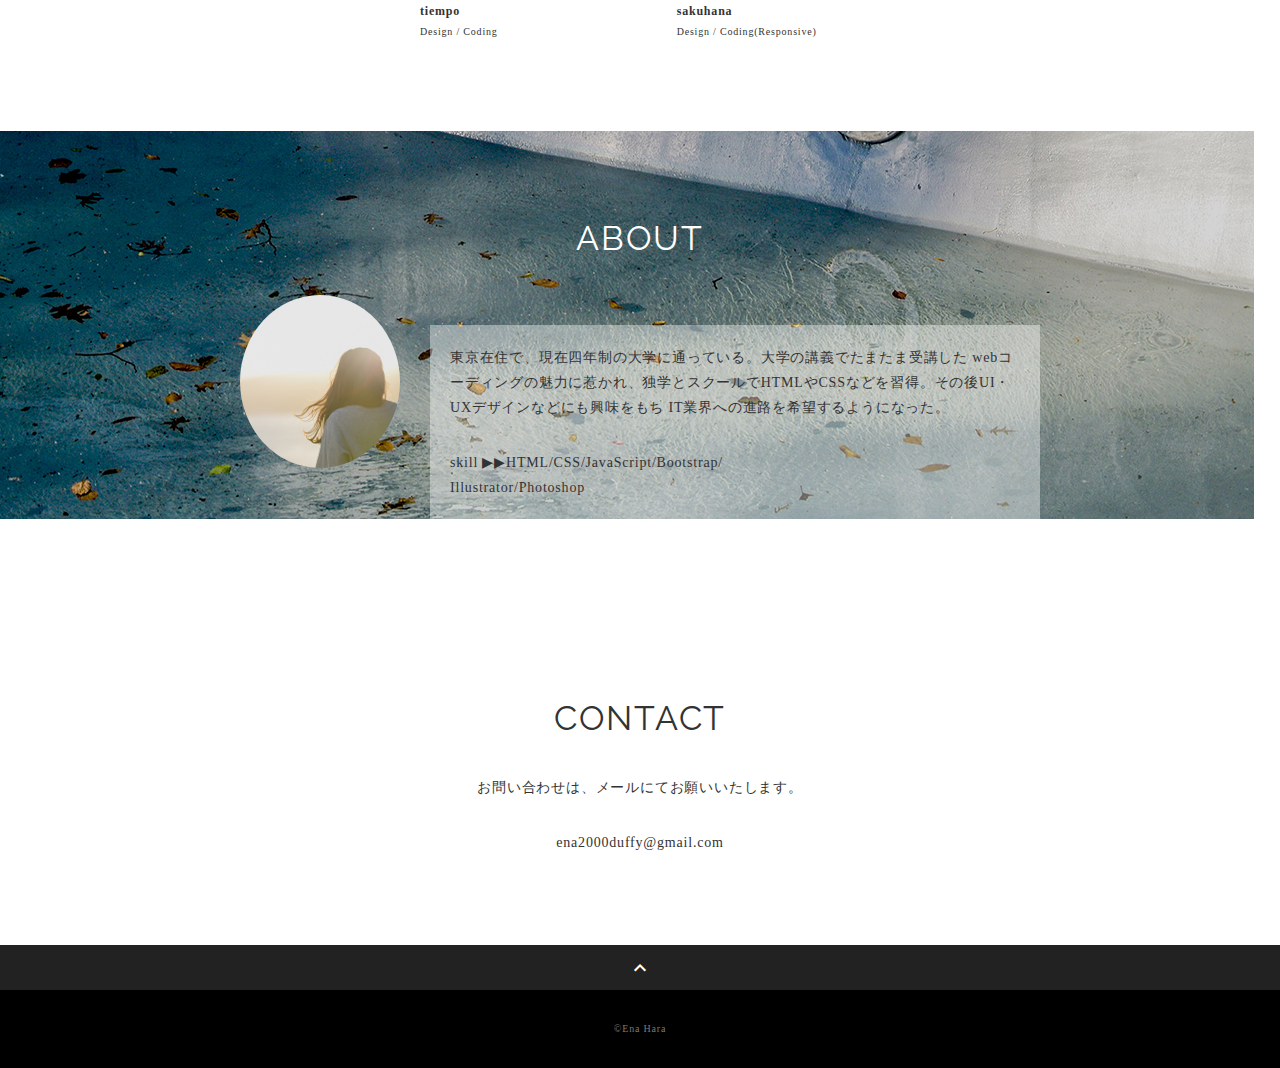
==== commit f1774666: "Update index.html" ====
--- a/index.html
+++ b/index.html
@@ -70,17 +70,17 @@
           </div>
           <div class="works-list" style="width:70%">
             <a class="works-item" href="works-template-1.html">
-              <p class="works-img"><img src="img/tenki.jpg" alt="" /></p>
+              <p class="works-img"><img src="img/tenki-1.jpg" alt="" /></p>
               <p class="works-name">tiempo</p>
               <p class="works-info">Design / Coding</p>
             </a>
             <a class="works-item" href="works-template-2.html">
-              <p class="works-img"><img src="img/hana.jpg" alt="" /></p>
+              <p class="works-img"><img src="img/hana-1.jpg" alt="" /></p>
               <p class="works-name">sakuhana</p>
               <p class="works-info">Design / Coding(Responsive)</p>
             </a>
             <a class="works-item" href="works-template-3.html">
-              <p class="works-img"><img src="img/lab.jpg" alt="" /></p>
+              <p class="works-img"><img src="img/lab-1.jpg" alt="" /></p>
               <p class="works-name">leaf.lab</p>
               <p class="works-info">Design / Codinf(Responsive)</p>
             </a>
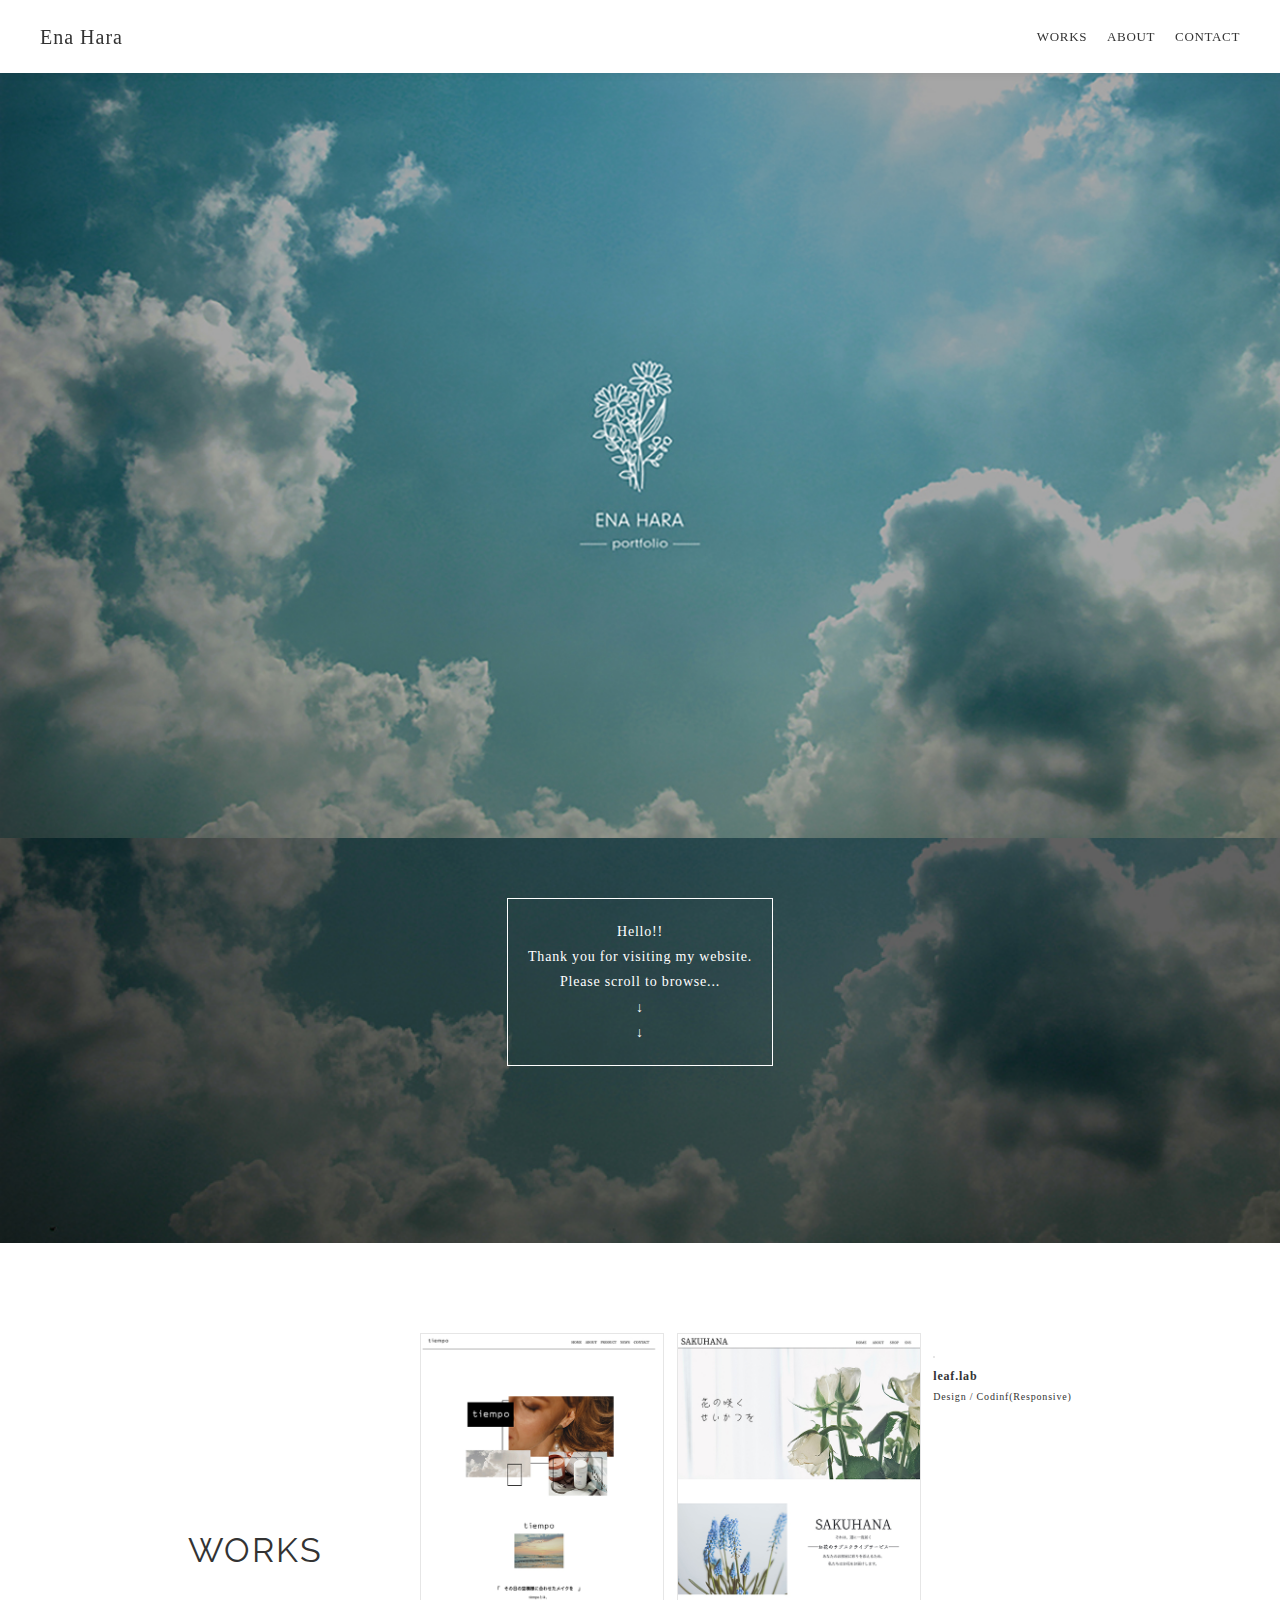
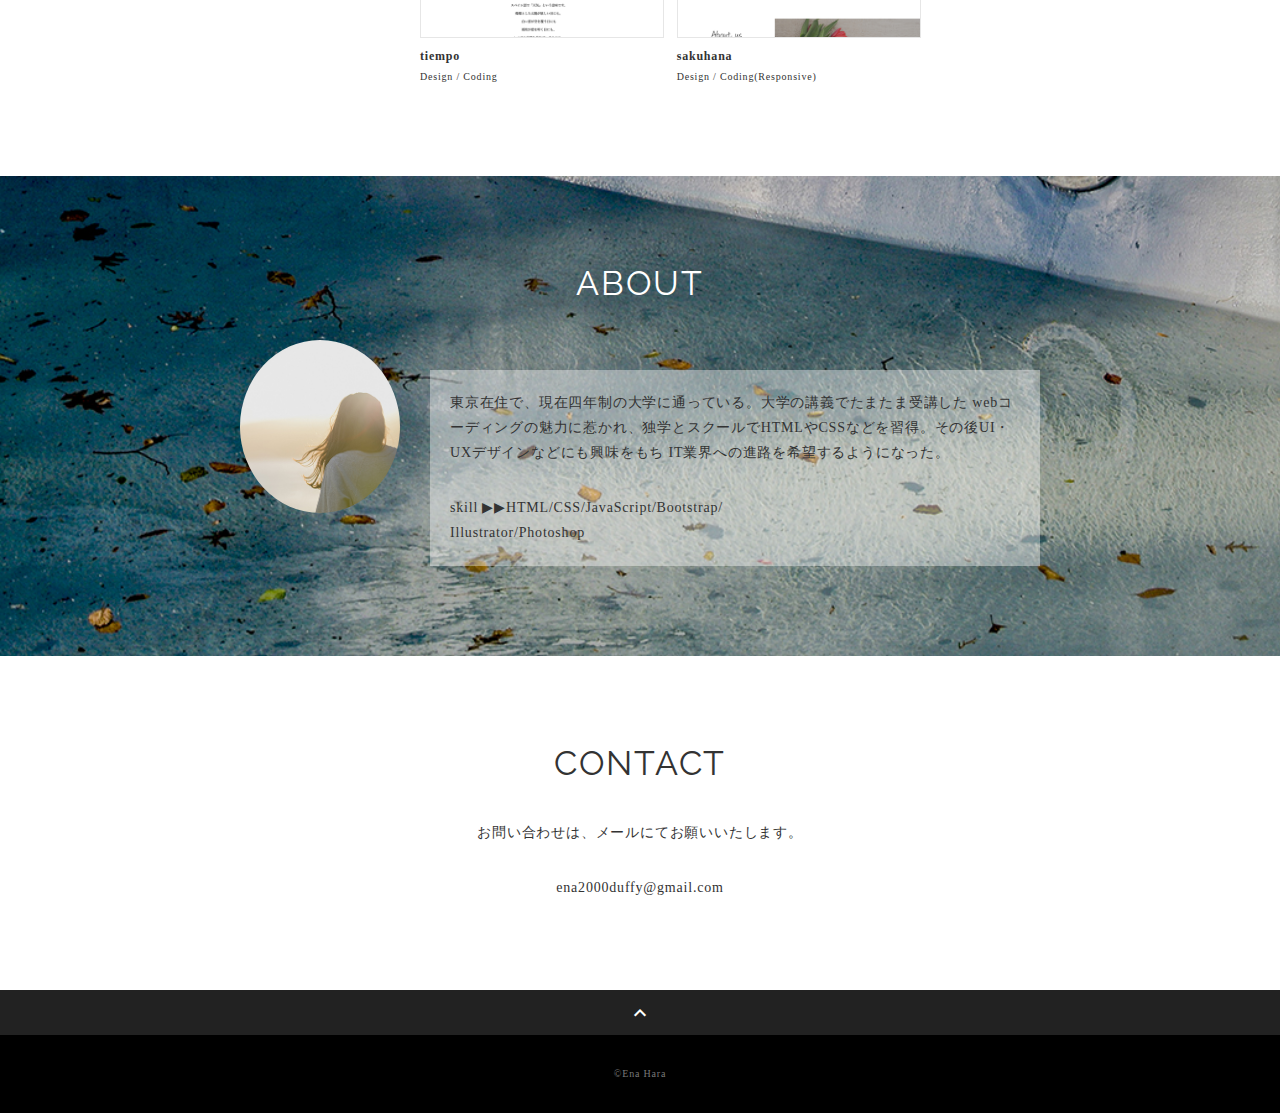
==== commit 0394a084: "Update index.html" ====
--- a/index.html
+++ b/index.html
@@ -44,7 +44,7 @@
     <main class="content">
 
       <!-- main-visual -->
-      <div class="main-visual" style="background-image:url(img/r-1.jpg);"></div>
+      <div class="main-visual" style="background-image:url(img/r-3.jpg);"></div>
       <!-- /main-visual -->
       
       <!--concept-->
--- a/style.css
+++ b/style.css
@@ -178,7 +178,7 @@
   flex-wrap: wrap;
   width: 100%;
   margin: 0 auto;
-  height: 40vh;
+  height: 45vh;
   background-size:cover;
   background-repeat:no-repeat;
 }
@@ -290,7 +290,9 @@
 .profile-body p:not(:last-child) {
   margin-bottom: 30px;
 }
-
+.section{
+  background-size:cover;
+}
 /*--------------------------------
  Contact
 ---------------------------------*/
